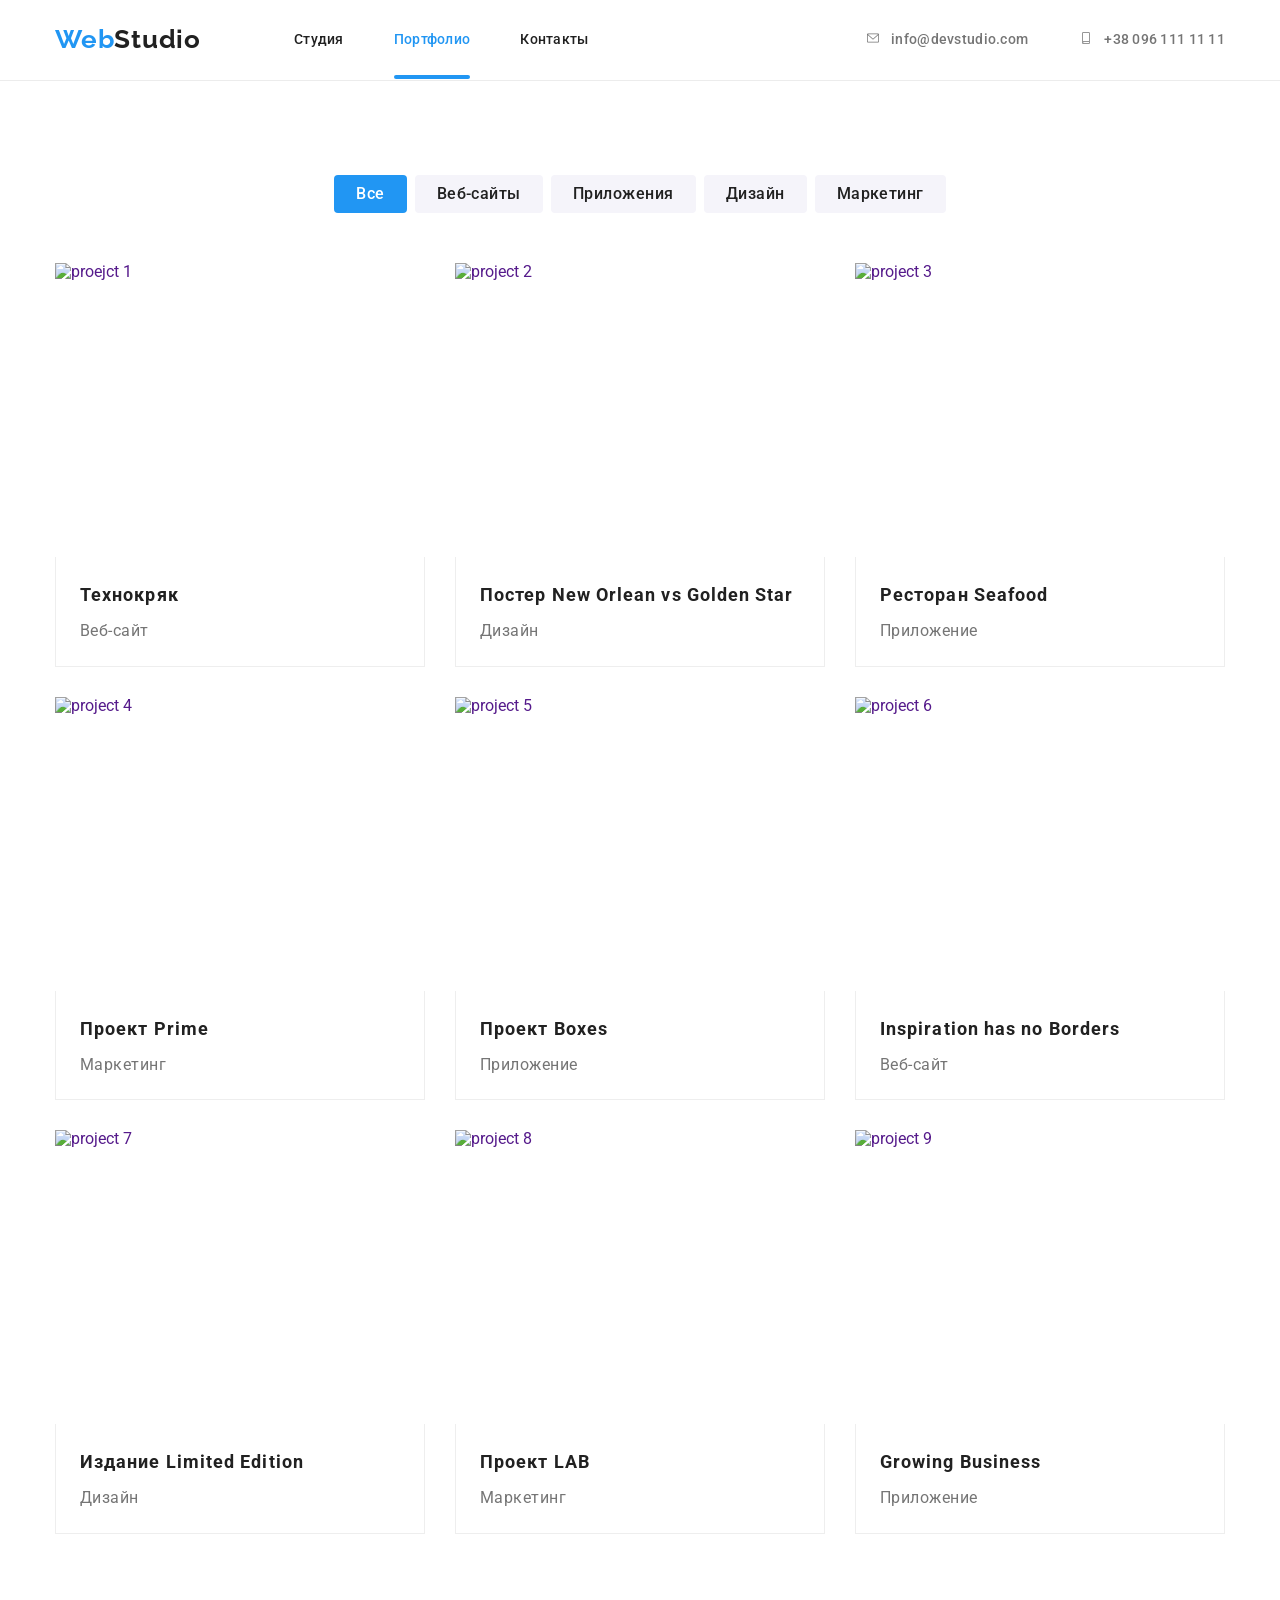
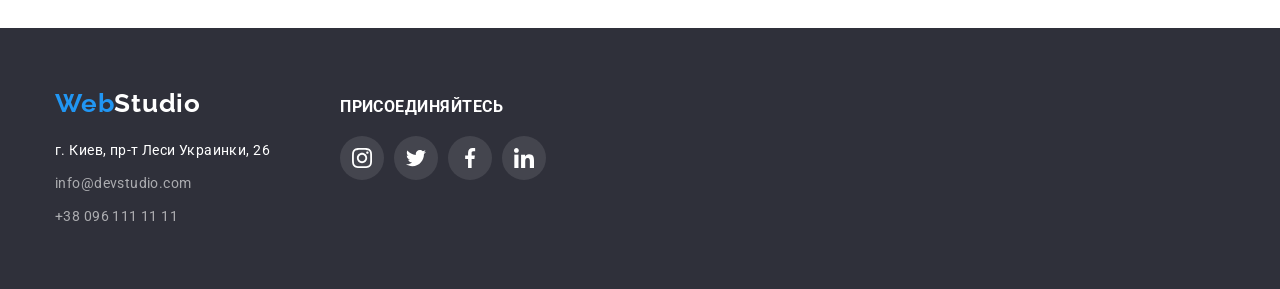
==== portfolio.html @ 79825f10 "111" ====
<!DOCTYPE html>
<html lang="ru">

<head>
    <meta charset="UTF-8">
    <meta http-equiv="X-UA-Compatible" content="IE=edge">
    <meta name="viewport" content="width=device-width, initial-scale=1.0">
    <link rel="stylesheet" href="https://cdnjs.cloudflare.com/ajax/libs/modern-normalize/1.1.0/modern-normalize.min.css" integrity="sha512-wpPYUAdjBVSE4KJnH1VR1HeZfpl1ub8YT/NKx4PuQ5NmX2tKuGu6U/JRp5y+Y8XG2tV+wKQpNHVUX03MfMFn9Q==" crossorigin="anonymous" referrerpolicy="no-referrer" />
    <link rel="preconnect" href="https://fonts.googleapis.com">
    <link rel="preconnect" href="https://fonts.gstatic.com" crossorigin>
    <link
        href="https://fonts.googleapis.com/css2?family=Raleway:wght@700&family=Roboto:wght@400;500;700;900&display=swap"
        rel="stylesheet">
        <link rel="stylesheet" href="css/style.css">
    <title>Document</title>
</head>
<body>
    <header class="header-menu">
        <div class="container header-container">
        <nav class="nav-menu">
            <a href="index.html" lang="en" class="logo"><span>Web</span>Studio</a>
            <ul class="menu">
                <li class="menu-item">
                    <a href="index.html" class="menu-link">Студия</a>
                </li>
                <li class="menu-item">
                    <a href="portfolio.html" class="menu-link menu-clr">Портфолио</a>
                </li>
                <li class="menu-item">
                    <a href="#" class="menu-link">Контакты</a>
                </li>
            </ul>
        </nav>
        <ul class="contacts">
            <li class="contacts-item">
                <a href="mailto:info@devstudio.com" class="contacts-mail">
                    <svg class="contact-list_img" width="16" height="12">
                        <use href="images/sprite.svg#icon-envelope-hover"></use>
                    </svg>info@devstudio.com</a>
            </li>
            <li class="contacts-item">
                <a href="tel:+380961111111" class="contacts-tel"><svg class="contact-list_img" width="16" height="12">
                    <use href="images/sprite.svg#icon-smartphone-1"></use>
                </svg>+38 096 111 11 11</a>
            </li>
        </ul>
    </div>
    </header>
    <main class="main-body">
        <section class="section buttons projects">
            <div class="container section-container">
                <h1 class="hidden-text vissual-hidden">Каталог работ</h1>
            <ul class="button-menu">
                <li class="filter-btn">
                    <button type="button" class="button-project btn btn-all">Все</button>
                </li>
                <li class="filter-btn">
                    <button type="button" class="button-project btn">Веб-сайты</button>
                </li>
                <li class="filter-btn">
                    <button type="button" class="button-project btn">Приложения</button>
                </li>
                <li class="filter-btn">
                    <button type="button" class="button-project btn">Дизайн</button>
                </li>
                <li class="filter-btn">
                    <button type="button" class="button-project btn">Маркетинг</button>
                </li>
            </ul>
            <ul class="projects-item">
                <li class="project">
                    <a href="" class="project-link">
                        <div class="project-description">
                            <img src="images/project1.jpg" alt="proejct 1" width="370" height="294">
                            <div class="project-overlay">
                            <p class="description-text">Ресурс предлагает комплексные предложения с разным уровнем функционала и сервисов. Все это позволит посетителю получить исчерпывающие сведения о компании или частном лице.</p>
                        </div>
                    </div>
                    <div class="project-textblock">
                    <h3 class="project-heading">Технокряк</h3>
                    <p class="project-text">Веб-сайт</p>
                    </div>
                    </a>
                </li>
                <li class="project">
                    <a href="" class="project-link">
                        <div class="project-description">
                    <img src="images/project2.jpg" alt="project 2" width="370" height="294">
                    <div class="project-overlay">
                        <p class="description-text">Ресурс предлагает комплексные предложения с разным уровнем функционала и сервисов. Все это позволит посетителю получить исчерпывающие сведения о компании или частном лице.</p>
                    </div>
                </div>
                    <div class="project-textblock">
                    <h3 class="project-heading">Постер New Orlean vs Golden Star</h3>
                    <p class="project-text">Дизайн</p>
                    </div>
                </a>
                </li>
                <li class="project">
                    <a href="" class="project-link">
                        <div class="project-description">
                    <img src="images/project3.jpg" alt="project 3" width="370" height="294">
                    <div class="project-overlay">
                        <p class="description-text">Ресурс предлагает комплексные предложения с разным уровнем функционала и сервисов. Все это позволит посетителю получить исчерпывающие сведения о компании или частном лице.</p>
                    </div>
                </div>
                     <div class="project-textblock">
                    <h3 class="project-heading">Ресторан Seafood</h3>
                    <p class="project-text">Приложение</p>
                    </div>
                    </a>
                </li>
                <li class="project">
                    <a href="" class="project-link">
                        <div class="project-description">
                    <img src="images/project4.jpg" alt="project 4" width="370" height="294">
                    <div class="project-overlay">
                        <p class="description-text">Ресурс предлагает комплексные предложения с разным уровнем функционала и сервисов. Все это позволит посетителю получить исчерпывающие сведения о компании или частном лице.</p>
                    </div>
                </div>
                     <div class="project-textblock">
                    <h3 class="project-heading">Проект Prime</h3>
                    <p class="project-text">Маркетинг</p>
                    </div>
                </a>  
                </li>
                <li class="project">
                    <a href="" class="project-link">
                    <div class="project-description">
                    <img src="images/project5.jpg" alt="project 5" width="370" height="294">
                    <div class="project-overlay">
                        <p class="description-text">Ресурс предлагает комплексные предложения с разным уровнем функционала и сервисов. Все это позволит посетителю получить исчерпывающие сведения о компании или частном лице.</p>
                    </div>
                </div>
                     <div class="project-textblock">
                    <h3 class="project-heading">Проект Boxes</h3>
                    <p class="project-text">Приложение</p>
                    </div>
                </a>
                </li>
                <li class="project">
                    <a href="" class="project-link">
                        <div class="project-description">
                    <img src="images/project6.jpg" alt="project 6" width="370" height="294">
                    <div class="project-overlay">
                        <p class="description-text">Ресурс предлагает комплексные предложения с разным уровнем функционала и сервисов. Все это позволит посетителю получить исчерпывающие сведения о компании или частном лице.</p>
                    </div>
                </div>
                     <div class="project-textblock">
                    <h3 class="project-heading">Inspiration has no Borders</h3>
                    <p class="project-text">Веб-сайт</p>
                    </div>
                </a>
                </li>
                <li class="project">
                    <a href="" class="project-link">
                    <div class="project-description">
                    <img src="images/project7.jpg" alt="project 7" width="370" height="294">
                    <div class="project-overlay">
                        <p class="description-text">Ресурс предлагает комплексные предложения с разным уровнем функционала и сервисов. Все это позволит посетителю получить исчерпывающие сведения о компании или частном лице.</p>
                    </div>
                </div>
                     <div class="project-textblock">
                    <h3 class="project-heading">Издание Limited Edition</h3>
                    <p class="project-text">Дизайн</p>
                    </div>
                </a>
                </li>
                <li class="project">
                    <a href="" class="project-link">
                        <div class="project-description">
                    <img src="images/project8.jpg" alt="project 8" width="370" height="294">
                    <div class="project-overlay">
                        <p class="description-text">Ресурс предлагает комплексные предложения с разным уровнем функционала и сервисов. Все это позволит посетителю получить исчерпывающие сведения о компании или частном лице.</p>
                    </div>
                </div>
                     <div class="project-textblock">
                    <h3 class="project-heading">Проект LAB</h3>
                    <p class="project-text">Маркетинг</p>
                    </div>
                </a>
                </li>
                <li class="project">
                    <a href="" class="project-link">
                    <div class="project-description">
                    <img src="images/project9.jpg" alt="project 9" width="370" height="294">
                    <div class="project-overlay">
                        <p class="description-text">Ресурс предлагает комплексные предложения с разным уровнем функционала и сервисов. Все это позволит посетителю получить исчерпывающие сведения о компании или частном лице.</p>
                    </div>
                </div>
                     <div class="project-textblock">
                    <h3 class="project-heading">Growing Business</h3>
                    <p class="project-text">Приложение</p>
                    </div>
                </a>
                </li>
            </ul>
        </div>
        </section>
    </main>
    <footer class="footer-block">
        <div class="container footer-container">
            <div class="footer-menu">
                <a href="#" lang="en" class="logo-footer"><span>Web</span>Studio</a>
                <address class="addres-footer">
                    <span>г. Киев, пр-т Леси Украинки, 26</span>
                    <a href="mailto:info@devstudio.com">info@devstudio.com</a>
                    <a href="tel:+380961111111">+38 096 111 11 11</a>
                </address>
            </div>
                <div class="footer-social">
                    <p class="footer-text">присоединяйтесь</p>
                <ul class="footer-item_icon">
                    <li class="footer-social_list">
                        <a href="" class="footer-social-list_link">
                            <svg class="footer-social-list_icon" width="20" height="20">
                                <use href="images/sprite.svg#icon-instagram-2"></use>
                            </svg>
                        </a>
                    </li>
                    <li class="footer-social_list">
                        <a href="" class="footer-social-list_link">
                            <svg class="footer-social-list_icon" width="20" height="20">
                                <use href="images/sprite.svg#icon-twitter-1"></use>
                            </svg>
                        </a>
                    </li>
                    <li class="footer-social_list">
                        <a href="" class="footer-social-list_link">
                            <svg class="footer-social-list_icon" width="20" height="20">
                                <use href="images/sprite.svg#icon-facebook-1"></use>
                            </svg>
                        </a>
                    </li>
                    <li class="footer-social_list">
                        <a href="" class="footer-social-list_link">
                            <svg class="footer-social-list_icon" width="20" height="20">
                                <use href="images/sprite.svg#icon-linkedin-1"></use>
                            </svg>
                        </a>
                    </li>
                </ul>
            </div>
    </div>
    </footer>
    <script src="js/modal.js"></script>
</body>
</html>
---- css/style.css ----
body{
    font-family: var(--font-accent);
    color: var(--accent-color);
}
img{
    display: block;
}
h1,h2,h3,h4,h5,h6{
    margin-top: 0;
    margin-bottom: 0;
}
ul,li{
    list-style: none;
    margin-top: 0;
    margin-bottom: 0;
    padding-left: 0;
}
p{
    margin-top: 0;
    margin-bottom: 0;
}
:root {
    --accent-color: #212121;
    --link-color: #2196F3;
    --white-color: #ffffff;
    --dark-background: #2F303A;
    --contacts-color: #757575;
    --teamcards-background: #F5F4FA;
    --project-border: #EEEEEE;
    --icon-color: #AFB1B8;
    --our-client:#E5E5E5;
    --font-accent: 'Roboto', sans-serif;
    --font-second: 'Raleway', sans-serif;
    --backdrop-background: rgba(0, 0, 0, 0.2);
    --border-color: rgba(0, 0, 0, 0.1);
    --descripton-bgk: rgba(33, 150, 243, 0.9);
}
.section{
    padding-top: 94px;
    padding-bottom: 94px;
}
/* container */
.container{
    width: 1200px;
    margin: 0 auto;
    padding-left: 15px;
    padding-right: 15px;
}
/*container end  */
/*header menu contacts*/
.header-menu{
    border-bottom: 1px solid#ECECEC;
}
.header-container{
    display: flex;
    justify-content: space-between;
    align-items: center;
}
.nav-menu{
    display: flex;
    align-items: center;
}
.logo{
    font-family: var(--font-second);
    font-weight: 700;
    font-size: 26px;
    line-height: 1.2;
    text-decoration: none;
    color: var(--accent-color);
    letter-spacing: 0.03em;
    padding-top: 24px;
    padding-bottom: 25px;
}
.logo span{
    color: var(--link-color);
}
/* menuu */
.menu{
    font-weight: 500;
    font-size: 14px;
    font-style: normal;
    line-height: 1.1;
    letter-spacing: 0.02em;
    list-style-type: none;
    display: flex;
    margin-left: 93px;
}
.menu-item:not(:last-child){
    margin-right: 50px;
}
.menu>.menu-item>.menu-clr{
    color: var(--link-color);
    transition: color 250ms cubic-bezier(0.4, 0, 0.2, 1);
}
.menu-item .menu-link:hover,
.menu-item .menu-link:focus{
    color: var(--link-color);
}
.menu-link{
    position: relative;
    text-decoration: none;
    color: var(--accent-color);
    padding-top: 32px;
    padding-bottom: 32px;
    transition: color 250ms cubic-bezier(0.4, 0, 0.2, 1);
}
.menu-link.menu-clr::after{
    position: absolute;
    content: '';
    display: inline-block;
    width: 100%;
    height: 4px;
    left: 0;
    bottom: 0;
    background: var(--link-color);
    border-radius: 2px;
}

/* menu end */
.contacts{
    font-weight: 500;
    font-size: 14px;
    line-height: 1.1;
    letter-spacing: 0.02em;
    font-style: normal;
    list-style-type: none;
    display: flex;
    align-items: baseline;
    position: relative;
}

.contacts-item:not(:first-child){
    margin-left: 50px;
}
.contacts-mail,
.contacts-tel{
    text-decoration: none;
    color: var(--contacts-color);
    transition: color 250ms cubic-bezier(0.4, 0, 0.2, 1);
}
.contacts-mail:hover,
.contacts-tel:hover,
.contacts-mail:focus,
.contacts-tel:focus{
    color: var(--link-color);
}
.contact-list_img{
    fill: var(--contacts-color);
    margin-right: 10px;
}
.contacts-mail:hover .contact-list_img,
.contacts-tel:hover .contact-list_img,
.contacts-mail:focus .contact-list_img,
.contacts-tel:focus .contact-list_img{
    fill: var(--link-color);
}
/*end*/
/*effect busines*/
.effect-items{
    background-image: linear-gradient( to bottom, rgba(47, 48, 58, 0.4),rgba(47, 48, 58, 0.4)), url('../images/bgk.jpg');
    background-repeat: no-repeat;
    background-color: var(--dark-background);
    max-width: 1600px;
    margin: 0 auto;
    padding: 200px 0;
}

.effect-heading{ 
    max-width: 696px;
    font-weight: 900;
    font-size: 44px;
    line-height: 1.4;
    text-align: center;
    letter-spacing: 0.06em;
    text-transform: uppercase;
    font-style: normal;
    color: var(--white-color);
    margin: 0 auto;
}
.btn-item{
    letter-spacing: 0.06em;
    color: var(--white-color);
    font-size: 16px;
    font-weight: 700;
    line-height: 1.8;
    background: var(--link-color);  
    box-shadow: 0px 4px 4px rgba(0, 0, 0, 0.15);
    border-radius: 4px;
    display: flex;
    margin: 0 auto;
    margin-top: 30px;
    padding: 10px 32px;
    transition: background 250ms cubic-bezier(0.4, 0, 0.2, 1);
}
.btn-item:hover,
.btn-item:focus{
  background: #188CE8;
  border: none;
  outline: none;
}
.btn{
    cursor: pointer;
    border: none;
}
/*end*/
/*feature items*/
.hidden-text,
.first-link{
    font-weight: 700;
    font-size: 36px;
    line-height: 1.16;
    text-align: center;
    margin: auto;
}
.vissual-hidden{
    position: absolute;
    width: 1px;
    height: 1px;
    margin: -1px;
    border: 0;
    padding: 0;
    white-space: nowrap;
    clip-path: inset(100%);
    clip: rect(0 0 0 0);
    overflow: hidden;
}
/*featureicon*/
.feature-icon{
    display: flex;
    justify-content: center;
    align-items: center;
    height: 120px;
    background: #F5F4FA;
    border-radius: 4px;
    margin-bottom: 30px;
}
.feature-icon_img{
    width: 70px;
    height: 70px;  
}
/*featureicon*/

.featurs{
    padding-bottom: 0;
}
.feature-container{
    display: flex;
    flex-wrap: wrap;
}
.featurs-item{
    display: flex;
    flex-basis: calc((100% - 120px)/ 4);
    list-style-type: none; 
    margin-left: -30px;
}
.feature{
    width: 270px;
    margin-left: 30px;
}
.feature-heading{
    font-size: 14px;
    font-weight: 700;
    letter-spacing: 0.03em;
    text-transform: uppercase;
    line-height: 1.1;
}
.feature-text{
    font-size: 14px;
    line-height: 1.7;
    letter-spacing: 0.03em;
    color: var(--contacts-color);
    margin-top: 10px;
}
/*end*/
/*boxs-images*/
.heading{
    text-align: center;
    font-weight: 700;
    font-size: 36px;
    letter-spacing: 0.03em;
    font-style: normal;
    line-height: 1.1;
}
.boxs-imges,
.teamcard-imges{
    list-style-type: none;
    display: flex;
}
.boxs-imges{
    flex-wrap: wrap;
    margin-top: 50px;
    margin-left: -30px;
}
.boxs-card{
    position: relative;
    flex-basis: calc((100% - 90px ) / 3);
    margin-left: 30px;
}
.img-descripton{
    position: absolute;
    width: 370px;
    height: 70px;
    bottom: 0;
    left: 0;
    background: rgba(47, 48, 58, 0.8);
    display: flex;
    align-items: center;
    justify-content: center;
}
.img-tex{
    position: absolute;
    font-weight: 700;
    color: var(--white-color);
    letter-spacing: 0.03em;
    text-transform: uppercase;
    text-align: center;
    font-size: 14px; 
}
/*end*/
/*teamcard*/
.teamcards{
    background: var(--teamcards-background);
}
.team-text{
    padding-top: 30px;
    padding-left: 10px;
    padding-right: 10px;
    padding-bottom: 30px;
}
.teamcard-heading{
    font-size: 16px;
    font-style: normal;
    font-weight: 500;
    text-align: center;
    letter-spacing: 0.03em;
    line-height: 1.1;
    margin-bottom: 10px;
}
.teamcard-text{
    font-size: 16px;
    color: var(--contacts-color);
    line-height: 1.1;
    text-align: center;
    letter-spacing: 0.03em;
    margin-bottom: 16px;
}
.teamcard-imges{
    flex-wrap: wrap;
    margin-left: -30px;
    margin-top: 50px;
}
.teamcard{
    margin-left: 30px;
    flex-basis: calc((100% - 120px) / 4);
    background: #FFFFFF;
    box-shadow: 0px 1px 3px rgba(0, 0, 0, 0.12), 0px 1px 1px rgba(0, 0, 0, 0.14), 0px 2px 1px rgba(0, 0, 0, 0.2);
    border-radius: 0px 0px 4px 4px
}
.teamcard-item_icon{
    display: flex;
    justify-content: center;
}
.social-list:not(:last-child){
    margin-right: 10px;
}
.social-list_link{
    width: 44px;
    height: 44px;
    border-radius: 50%;
    display: flex;
    justify-content: center;
    align-items: center;
    background: var(--white-color);
    transition: background 250ms cubic-bezier(0.4, 0, 0.2, 1);
}

.social-list_link:hover,
.social-list_link:focus{
    background-color: var(--link-color);
}
.social-list_icon{
    fill: var(--icon-color);
    transition: fill 250ms cubic-bezier(0.4, 0, 0.2, 1);
}
.social-list_link:hover .social-list_icon,
.social-list_link:focus .social-list_icon{
    fill: var(--white-color);
}
/*end*/
/*our-client*/
.our-client_group{
    display: flex;
    justify-content: center;
    margin-top: 50px;
    margin-left: -30px;
}
.our-client_list{
   flex-basis:calc((100% - 180)/6); 
   margin-left: 30px;
}
.our-client_link{
    width: 170px;
    height: 92px;
    border: 1px solid #AFB1B8;
    border-radius: 4px;
    display: flex;
    justify-content: center;
    align-items: center;
    transition: border 250ms cubic-bezier(0.4, 0, 0.2, 1);
}
.our-client_link:hover,
.our-client_link:focus{
    border: 1px solid var(--link-color);
    border-radius: 4px;
}
.our-client_icon{
    fill: var(--icon-color);
    transition: fill 250ms cubic-bezier(0.4, 0, 0.2, 1);
}
.our-client_link:hover .our-client_icon,
.our-client_link:focus .our-client_icon{
    fill: var(--link-color);
}



/*our-client*/

/*portfolio list*/
/*btn portfolio*/

.button-menu{
    display: flex;
    list-style-type: none;
    margin-bottom: 50px;
    justify-content: center;   
}
.filter-btn:not(:last-child){
    margin-right: 8px;
}
.button-project{
    font-weight: 500;
    font-size: 16px;
    line-height: 1.6;
    text-align: center;
    letter-spacing: 0.03em;
    color: var(--accent-color);
    border-radius: 4px;
    background: #F5F4FA;
    border: none;
    padding: 6px 22px;
    transition: color 250ms cubic-bezier(0.4, 0, 0.2, 1);
}
.btn-all{
    background: var(--link-color);
    color: var(--white-color);
    transition: color 250ms cubic-bezier(0.4, 0, 0.2, 1), background 250ms cubic-bezier(0.4, 0, 0.2, 1);
}
.button-project:hover,
.button-project:focus{
    background-color: var(--link-color);
    color: var(--white-color);
    outline: none;
    box-shadow: 0px 3px 1px rgba(0, 0, 0, 0.1), 0px 1px 2px rgba(0, 0, 0, 0.08), 0px 2px 2px rgba(0, 0, 0, 0.12);
}
/*buttons end*/
/*projects*/
.projects-item{
    display: flex;
    flex-wrap: wrap;
    list-style-type: none;
    margin-left: -30px;
    margin-bottom: -30px;
}
.project{
    flex-basis: calc((100% - 270px) / 9);
    margin-left: 30px;
    margin-bottom: 30px;
}
.project-textblock{
    padding: 20px 24px;
    border-left: 1px solid var(--project-border);
    border-right: 1px solid var(--project-border);
    border-bottom: 1px solid var(--project-border);
}
.project-heading{
    font-style: normal;
    font-weight: 700;
    font-size: 18px;
    letter-spacing: 0.06em;
    line-height: 2;
    margin-bottom: 4px;
    color: var(--accent-color);
}
.project-text{
    font-size: 16px;
    letter-spacing: 0.03em;
    line-height: 1.8;
    color: var(--contacts-color);
}
.project-link{
    display: block;
    text-decoration: none;
    transition: display 250ms cubic-bezier(0.4, 0, 0.2, 1);
}
.project-link:hover,
.project-link:focus{
     box-shadow: 0px 1px 1px rgba(0, 0, 0, 0.12), 0px 4px 4px rgba(0, 0, 0, 0.06), 1px 4px 6px rgba(0, 0, 0, 0.16);
}
.project-description{
    position: relative;
    overflow: hidden;
}
.project-overlay{
    position: absolute;
    top: 0;
    left: 0;
    width: 100%;
    height: 100%;
    transform: translateY(100%);
    transition: transform 250ms cubic-bezier(0.4, 0, 0.2, 1);
    background-color: var(--descripton-bgk);
    padding: 63px 24px;
}
.description-text{
    font-size: 18px;
    line-height: 1.5;
    letter-spacing: 0.03em;
    color: var(--white-color);
}
.project-link:hover .project-overlay,
.project-link:focus .project-overlay{
     transform: translateY(0);
     box-shadow: 0px 1px 1px rgba(0, 0, 0, 0.12), 0px 4px 4px rgba(0, 0, 0, 0.06), 1px 4px 6px rgba(0, 0, 0, 0.16);
}
/*project end*/
/*footer*/
.footer-block{
    padding-top: 60px;
    padding-bottom: 60px;
}
.footer-block{
    background-color: var(--dark-background);
}
.footer-container{
    display: flex;
    align-items: baseline;
}
.logo-footer{
    font-family: var(--font-second);
    font-weight: 700;
    font-size: 26px;
    line-height: 1.2;
    text-decoration: none;
    color: var(--white-color);
    letter-spacing: 0.03em;
}
.logo-footer>span{
    color: var(--link-color);
}
.addres-footer{
    display: flex;
    flex-direction: column;
    margin-top: 20px;
}
.addres-footer>span{
    font-style: normal;
    font-weight: 400;
    font-size: 14px;
    line-height: 1.7;
    letter-spacing: 0.03em;
    color: var(--white-color);
}
.addres-footer a{
    font-style: normal;
    font-weight: 400;
    font-size: 14px;
    /* color: rgba(255,255, 255, 0.6); */
    text-decoration: none;
    letter-spacing: 0.03em;
    line-height: 1.7;
    color: rgba(255, 255, 255, 0.6);
    margin-top: 9px;
    transition: color 250ms cubic-bezier(0.4, 0, 0.2, 1);
}
.addres-footer a:hover,
.addres-footer a:focus{
    color: var(--white-color);
}
.footer-social{
    margin-left: 70px;  
}
.footer-text{
    font-weight: 700;
    color: var(--white-color);
    font-size: 16px;
    text-transform: uppercase;
    letter-spacing: 0.03em;
    line-height: 1.1;
    font-style: normal;
}
.footer-item_icon{
    display: flex;
    margin-top: 20px;
}
.footer-social-list_link{
    width: 44px;
    height: 44px;
    border-radius: 50%;
    display: flex;
    justify-content: center;
    align-items: center;
    background: rgba(255, 255, 255, 0.1);
    transition: background 250ms cubic-bezier(0.4, 0, 0.2, 1);
}
.footer-social-list_link:hover,
.footer-social-list_link:focus{
    background-color: var(--link-color);
}
.footer-social-list_icon{
    fill: var(--white-color);
    transition: fill 250ms cubic-bezier(0.4, 0, 0.2, 1);
}

.footer-social_list:not(:last-child){
    margin-right: 10px;
}
/*footer end*/
/*bakdrop*/
.bakdrop{
    position: fixed;
    left: 0;
    top: 0;
    width: 100%;
    height: 100%;
    background: var(--backdrop-background);
    transition: opacity 250ms cubic-bezier(0.4, 0, 0.2, 1), visibility 250ms cubic-bezier(0.4, 0, 0.2, 1);
}
.modal{
    position: absolute;
    top: 50%;
    left: 50%;
    transform: translate(-50%,-50%);
    width: 528px;
    height: 581px;
    background: var(--white-color);
    box-shadow: 0px 1px 3px rgba(0, 0, 0, 0.12), 0px 1px 1px rgba(0, 0, 0, 0.14), 0px 2px 1px rgba(0, 0, 0, 0.2);
    border-radius: 4px;
}
.modal-close-btn{
    display: flex;
    align-items: center;
    justify-content: center;
    position: absolute;
    width: 30px;
    height: 30px;
    border: 1px solid var(--border-color);
    border-radius: 50%;
    background: transparent;
    cursor: pointer;
    padding: 0;
    right: 8px;
    top: 8px;
}
.bakdrop.is-hidden{
    opacity: 0;
    visibility: hidden;
    pointer-events: none;
}
/*bakdrop*/
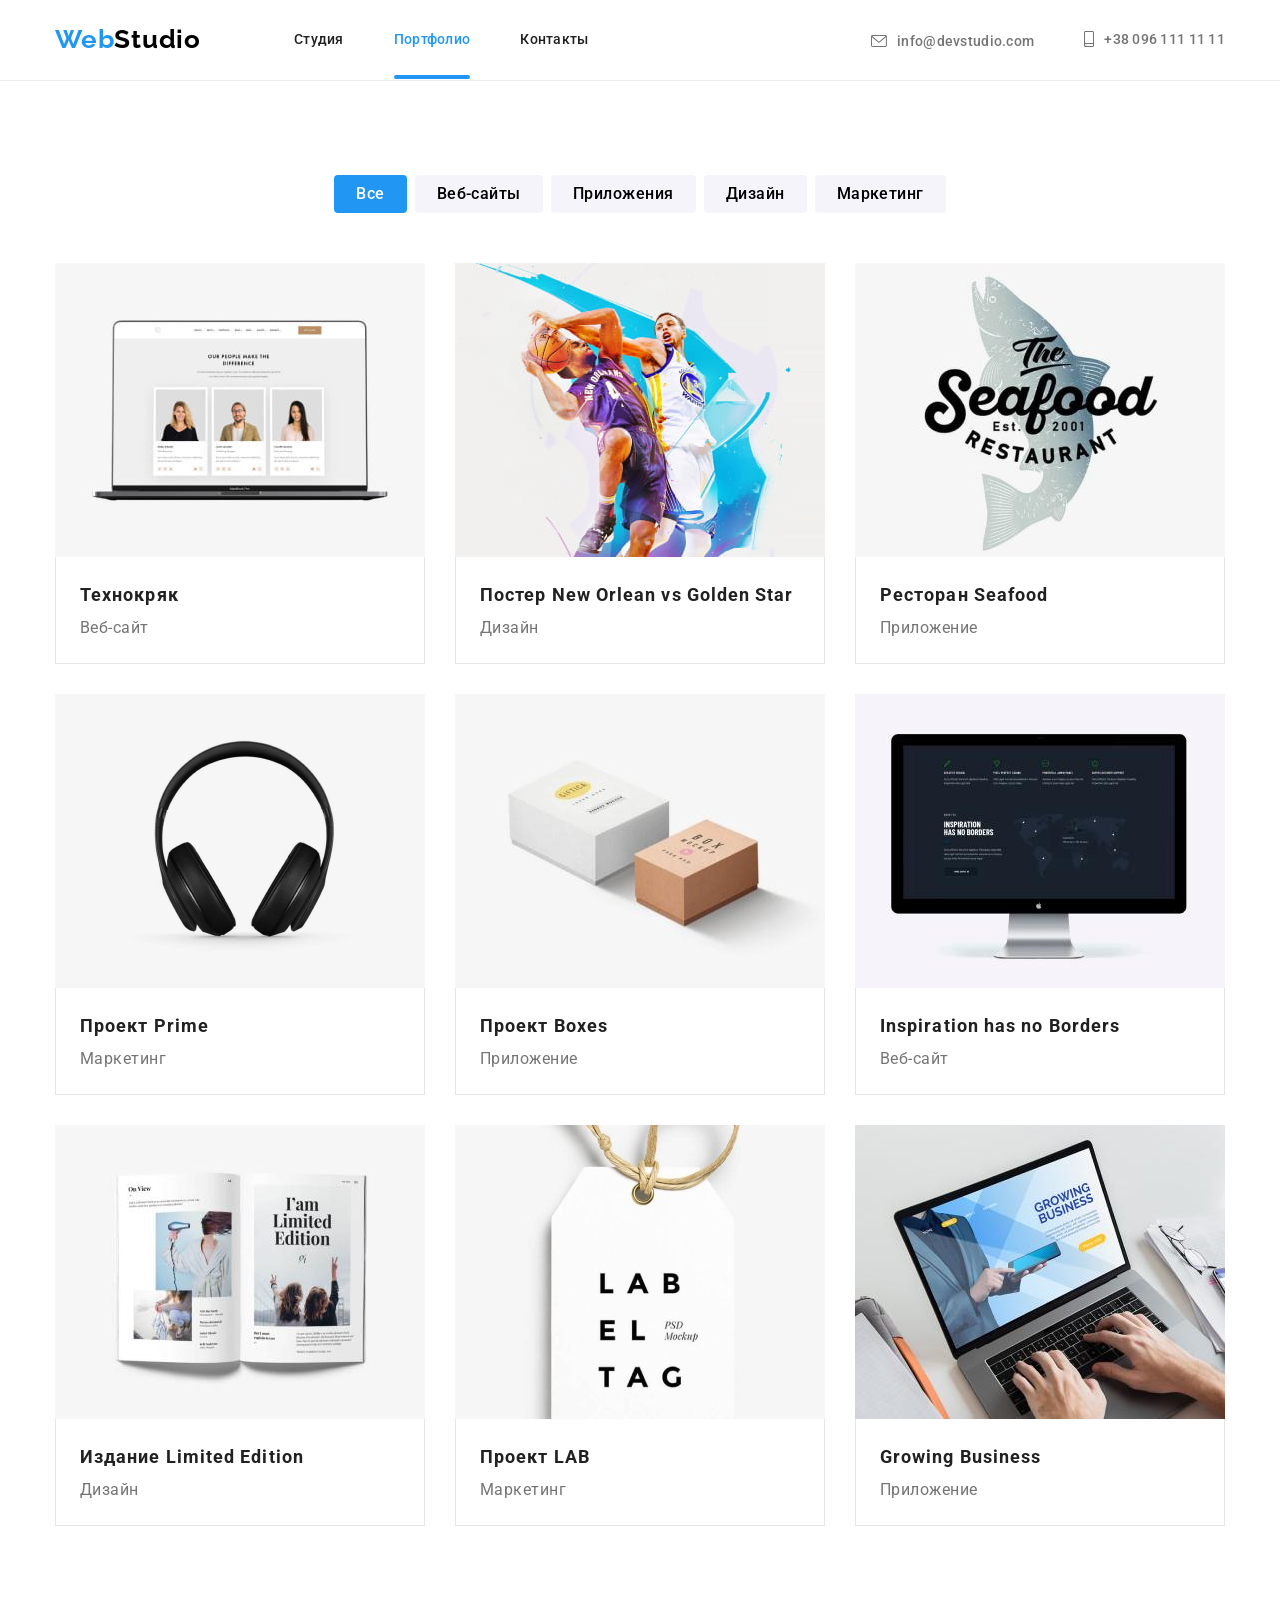
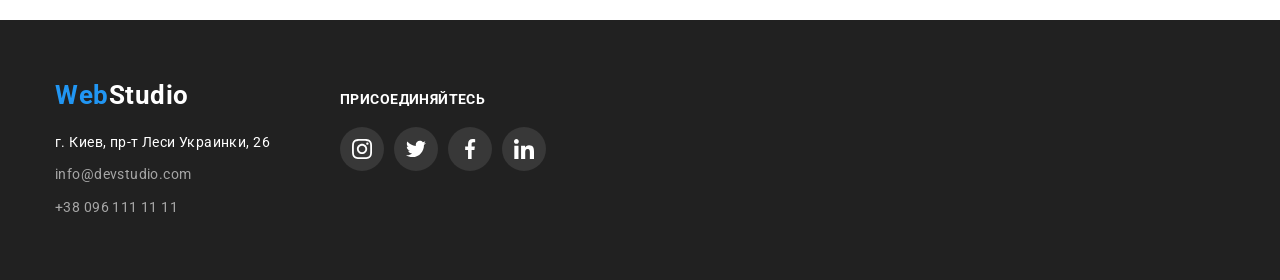
==== commit 877968f8: "111" ====
--- a/portfolio.html
+++ b/portfolio.html
@@ -1,246 +1,254 @@
 <!DOCTYPE html>
 <html lang="ru">
-
 <head>
     <meta charset="UTF-8">
     <meta http-equiv="X-UA-Compatible" content="IE=edge">
-    <meta name="viewport" content="width=device-width, initial-scale=1.0">
-    <link rel="stylesheet" href="https://cdnjs.cloudflare.com/ajax/libs/modern-normalize/1.1.0/modern-normalize.min.css" integrity="sha512-wpPYUAdjBVSE4KJnH1VR1HeZfpl1ub8YT/NKx4PuQ5NmX2tKuGu6U/JRp5y+Y8XG2tV+wKQpNHVUX03MfMFn9Q==" crossorigin="anonymous" referrerpolicy="no-referrer" />
+    <meta name="viewport" content="width=device-width, initial-scale=1.0"> 
     <link rel="preconnect" href="https://fonts.googleapis.com">
     <link rel="preconnect" href="https://fonts.gstatic.com" crossorigin>
-    <link
-        href="https://fonts.googleapis.com/css2?family=Raleway:wght@700&family=Roboto:wght@400;500;700;900&display=swap"
-        rel="stylesheet">
-        <link rel="stylesheet" href="css/style.css">
+    <link href="https://fonts.googleapis.com/css2?family=Raleway:wght@700&family=Roboto:wght@400;500;700;900&display=swap" rel="stylesheet">
+    <link rel="stylesheet" href="https://cdnjs.cloudflare.com/ajax/libs/modern-normalize/1.1.0/modern-normalize.min.css" integrity="sha512-wpPYUAdjBVSE4KJnH1VR1HeZfpl1ub8YT/NKx4PuQ5NmX2tKuGu6U/JRp5y+Y8XG2tV+wKQpNHVUX03MfMFn9Q==" crossorigin="anonymous" referrerpolicy="no-referrer" />
+    <link rel="stylesheet" href="./css/style.css">
     <title>Document</title>
 </head>
 <body>
-    <header class="header-menu">
+    <header class="page-header">
         <div class="container header-container">
-        <nav class="nav-menu">
-            <a href="index.html" lang="en" class="logo"><span>Web</span>Studio</a>
+        <nav class="navigation">
+            <a href="./index.html" lang="en" class="logo page-header__logo"><span class="logo__span">Web</span>Studio</a>
             <ul class="menu">
-                <li class="menu-item">
-                    <a href="index.html" class="menu-link">Студия</a>
-                </li>
-                <li class="menu-item">
-                    <a href="portfolio.html" class="menu-link menu-clr">Портфолио</a>
-                </li>
-                <li class="menu-item">
-                    <a href="#" class="menu-link">Контакты</a>
+                <li class="menu__item">
+                    <a href="./index.html" class="menu__link">Студия</a>
+                </li>
+                <li class="menu__item">
+                    <a href="./portfolio.html" class="menu__link menu-link__blue" >Портфолио</a>
+                </li>
+                <li class="menu__item">
+                    <a href="#" class="menu__link">Контакты</a>
                 </li>
             </ul>
         </nav>
         <ul class="contacts">
-            <li class="contacts-item">
-                <a href="mailto:info@devstudio.com" class="contacts-mail">
-                    <svg class="contact-list_img" width="16" height="12">
-                        <use href="images/sprite.svg#icon-envelope-hover"></use>
-                    </svg>info@devstudio.com</a>
+            <li class="contacts__item">
+                <a href="mailto:info@devstudio.com" class="contacts__link">
+                    <svg class="contacts__icon" width="16" height="12">
+                        <use href="images/sprite.svg#icon-email"></use>
+                    </svg>
+                    info@devstudio.com</a>
             </li>
-            <li class="contacts-item">
-                <a href="tel:+380961111111" class="contacts-tel"><svg class="contact-list_img" width="16" height="12">
-                    <use href="images/sprite.svg#icon-smartphone-1"></use>
-                </svg>+38 096 111 11 11</a>
+            <li class="contacts__item">
+                <a href="tel:+380961111111" class="contacts__link">
+                    <svg class="contacts__icon" width="10" height="16">
+                        <use href="images/sprite.svg#icon-smartphone"></use>
+                    </svg>+38 096 111 11 11</a>
             </li>
         </ul>
     </div>
     </header>
-    <main class="main-body">
-        <section class="section buttons projects">
-            <div class="container section-container">
-                <h1 class="hidden-text vissual-hidden">Каталог работ</h1>
-            <ul class="button-menu">
-                <li class="filter-btn">
-                    <button type="button" class="button-project btn btn-all">Все</button>
-                </li>
-                <li class="filter-btn">
-                    <button type="button" class="button-project btn">Веб-сайты</button>
-                </li>
-                <li class="filter-btn">
-                    <button type="button" class="button-project btn">Приложения</button>
-                </li>
-                <li class="filter-btn">
-                    <button type="button" class="button-project btn">Дизайн</button>
-                </li>
-                <li class="filter-btn">
-                    <button type="button" class="button-project btn">Маркетинг</button>
-                </li>
-            </ul>
-            <ul class="projects-item">
-                <li class="project">
-                    <a href="" class="project-link">
-                        <div class="project-description">
-                            <img src="images/project1.jpg" alt="proejct 1" width="370" height="294">
-                            <div class="project-overlay">
-                            <p class="description-text">Ресурс предлагает комплексные предложения с разным уровнем функционала и сервисов. Все это позволит посетителю получить исчерпывающие сведения о компании или частном лице.</p>
-                        </div>
-                    </div>
-                    <div class="project-textblock">
-                    <h3 class="project-heading">Технокряк</h3>
-                    <p class="project-text">Веб-сайт</p>
-                    </div>
-                    </a>
-                </li>
-                <li class="project">
-                    <a href="" class="project-link">
-                        <div class="project-description">
-                    <img src="images/project2.jpg" alt="project 2" width="370" height="294">
-                    <div class="project-overlay">
-                        <p class="description-text">Ресурс предлагает комплексные предложения с разным уровнем функционала и сервисов. Все это позволит посетителю получить исчерпывающие сведения о компании или частном лице.</p>
-                    </div>
-                </div>
-                    <div class="project-textblock">
-                    <h3 class="project-heading">Постер New Orlean vs Golden Star</h3>
-                    <p class="project-text">Дизайн</p>
-                    </div>
-                </a>
-                </li>
-                <li class="project">
-                    <a href="" class="project-link">
-                        <div class="project-description">
-                    <img src="images/project3.jpg" alt="project 3" width="370" height="294">
-                    <div class="project-overlay">
-                        <p class="description-text">Ресурс предлагает комплексные предложения с разным уровнем функционала и сервисов. Все это позволит посетителю получить исчерпывающие сведения о компании или частном лице.</p>
-                    </div>
-                </div>
-                     <div class="project-textblock">
-                    <h3 class="project-heading">Ресторан Seafood</h3>
-                    <p class="project-text">Приложение</p>
-                    </div>
-                    </a>
-                </li>
-                <li class="project">
-                    <a href="" class="project-link">
-                        <div class="project-description">
-                    <img src="images/project4.jpg" alt="project 4" width="370" height="294">
-                    <div class="project-overlay">
-                        <p class="description-text">Ресурс предлагает комплексные предложения с разным уровнем функционала и сервисов. Все это позволит посетителю получить исчерпывающие сведения о компании или частном лице.</p>
-                    </div>
-                </div>
-                     <div class="project-textblock">
-                    <h3 class="project-heading">Проект Prime</h3>
-                    <p class="project-text">Маркетинг</p>
-                    </div>
-                </a>  
-                </li>
-                <li class="project">
-                    <a href="" class="project-link">
-                    <div class="project-description">
-                    <img src="images/project5.jpg" alt="project 5" width="370" height="294">
-                    <div class="project-overlay">
-                        <p class="description-text">Ресурс предлагает комплексные предложения с разным уровнем функционала и сервисов. Все это позволит посетителю получить исчерпывающие сведения о компании или частном лице.</p>
-                    </div>
-                </div>
-                     <div class="project-textblock">
-                    <h3 class="project-heading">Проект Boxes</h3>
-                    <p class="project-text">Приложение</p>
-                    </div>
-                </a>
-                </li>
-                <li class="project">
-                    <a href="" class="project-link">
-                        <div class="project-description">
-                    <img src="images/project6.jpg" alt="project 6" width="370" height="294">
-                    <div class="project-overlay">
-                        <p class="description-text">Ресурс предлагает комплексные предложения с разным уровнем функционала и сервисов. Все это позволит посетителю получить исчерпывающие сведения о компании или частном лице.</p>
-                    </div>
-                </div>
-                     <div class="project-textblock">
-                    <h3 class="project-heading">Inspiration has no Borders</h3>
-                    <p class="project-text">Веб-сайт</p>
-                    </div>
-                </a>
-                </li>
-                <li class="project">
-                    <a href="" class="project-link">
-                    <div class="project-description">
-                    <img src="images/project7.jpg" alt="project 7" width="370" height="294">
-                    <div class="project-overlay">
-                        <p class="description-text">Ресурс предлагает комплексные предложения с разным уровнем функционала и сервисов. Все это позволит посетителю получить исчерпывающие сведения о компании или частном лице.</p>
-                    </div>
-                </div>
-                     <div class="project-textblock">
-                    <h3 class="project-heading">Издание Limited Edition</h3>
-                    <p class="project-text">Дизайн</p>
-                    </div>
-                </a>
-                </li>
-                <li class="project">
-                    <a href="" class="project-link">
-                        <div class="project-description">
-                    <img src="images/project8.jpg" alt="project 8" width="370" height="294">
-                    <div class="project-overlay">
-                        <p class="description-text">Ресурс предлагает комплексные предложения с разным уровнем функционала и сервисов. Все это позволит посетителю получить исчерпывающие сведения о компании или частном лице.</p>
-                    </div>
-                </div>
-                     <div class="project-textblock">
-                    <h3 class="project-heading">Проект LAB</h3>
-                    <p class="project-text">Маркетинг</p>
-                    </div>
-                </a>
-                </li>
-                <li class="project">
-                    <a href="" class="project-link">
-                    <div class="project-description">
-                    <img src="images/project9.jpg" alt="project 9" width="370" height="294">
-                    <div class="project-overlay">
-                        <p class="description-text">Ресурс предлагает комплексные предложения с разным уровнем функционала и сервисов. Все это позволит посетителю получить исчерпывающие сведения о компании или частном лице.</p>
-                    </div>
-                </div>
-                     <div class="project-textblock">
-                    <h3 class="project-heading">Growing Business</h3>
-                    <p class="project-text">Приложение</p>
-                    </div>
-                </a>
+    <main class="page-main">
+        <section class="section page-main__section filter-projects">
+            <div class="container filter-container">
+            <h1 class="visually-hidden">Каталог работ</h1>
+            <ul class="filter">
+                <li class="filter__item">
+                   <button type="button" class="filter__btn filter-btn__blue btn">Все</button> 
+                </li>
+                <li class="filter__item">
+                    <button type="button" class="filter__btn btn">Веб-сайты</button>
+                </li>
+                <li class="filter__item">
+                    <button type="button" class="filter__btn btn">Приложения</button>
+                </li>
+                <li class="filter__item">
+                    <button type="button" class="filter__btn btn">Дизайн</button>
+                </li>
+                <li class="filter__item">
+                    <button type="button" class="filter__btn btn">Маркетинг</button>
+                </li>
+            </ul>
+            <ul class="projects">
+                <li class="projects__item">
+                    <a href="#" class="projects__link">
+                        <div class="project__description">    
+                        <img src="./images/project1.jpg" alt="Технокряк" class="projects__pic">
+                        <div class="project__overlay">
+                            <p class="description__text">Ресурс предлагает комплексные предложения с разным уровнем функционала и сервисов. Все это позволит посетителю получить исчерпывающие сведения о компании или частном лице.</p>
+                        </div>
+                    </div>
+                        <div class="project__textblock">
+                        <h3 class="projects__heading">Технокряк</h3>
+                        <p class="projects__text">Веб-сайт</p>
+                        </div>
+                    </a>
+                </li>
+                <li class="projects__item">
+                    <a href="#" class="projects__link">
+                        <div class="project__description">
+                        <img src="./images/project2.jpg" alt="Постер New Orlean vs Golden Star" class="projects__pic">
+                        <div class="project__overlay">
+                            <p class="description__text">Ресурс предлагает комплексные предложения с разным уровнем функционала и сервисов. Все это позволит посетителю получить исчерпывающие сведения о компании или частном лице.</p>
+                        </div>
+                    </div>
+                        <div class="project__textblock">
+                        <h3 class="projects__heading">Постер New Orlean vs Golden Star</h3>
+                        <p class="projects__text">Дизайн</p>
+                        </div>
+                    </a>
+                </li>
+                <li class="projects__item">
+                    <a href="#" class="projects__link">
+                        <div class="project__description">
+                        <img src="./images/project3.jpg" alt="Ресторан Seafood" class="projects__pic">
+                        <div class="project__overlay">
+                            <p class="description__text">Ресурс предлагает комплексные предложения с разным уровнем функционала и сервисов. Все это позволит посетителю получить исчерпывающие сведения о компании или частном лице.</p>
+                        </div>
+                    </div>
+                        <div class="project__textblock">
+                        <h3 class="projects__heading">Ресторан Seafood</h3>
+                        <p class="projects__text">Приложение</p>
+                        </div>
+                    </a>
+                </li>
+                <li class="projects__item">
+                    <a href="#" class="projects__link">
+                        <div class="project__description">
+                        <img src="./images/project4.jpg" alt="Проект Prime" class="projects__pic">
+                        <div class="project__overlay">
+                            <p class="description__text">Ресурс предлагает комплексные предложения с разным уровнем функционала и сервисов. Все это позволит посетителю получить исчерпывающие сведения о компании или частном лице.</p>
+                        </div>
+                        </div>
+                        <div class="project__textblock">
+                        <h3 class="projects__heading">Проект Prime</h3>
+                        <p class="projects__text">Маркетинг</p>
+                        </div>
+                    </a>
+                </li>
+                <li class="projects__item">
+                    <a href="#" class="projects__link">
+                        <div class="project__description">
+                        <img src="./images/project5.jpg" alt="Проект Boxes" class="projects__pic">
+                        <div class="project__overlay">
+                            <p class="description__text">Ресурс предлагает комплексные предложения с разным уровнем функционала и сервисов. Все это позволит посетителю получить исчерпывающие сведения о компании или частном лице.</p>
+                        </div>
+                    </div>
+                        <div class="project__textblock">
+                        <h3 class="projects__heading">Проект Boxes</h3>
+                        <p class="projects__text">Приложение</p>
+                        </div>
+                    </a>
+                </li>
+                <li class="projects__item">
+                    <a href="#" class="projects__link">
+                        <div class="project__description">
+                        <img src="./images/project6.jpg" alt="Inspiration has no Borders" class="projects__pic">
+                        <div class="project__overlay">
+                            <p class="description__text">Ресурс предлагает комплексные предложения с разным уровнем функционала и сервисов. Все это позволит посетителю получить исчерпывающие сведения о компании или частном лице.</p>
+                        </div>
+                    </div>
+                        <div class="project__textblock">
+                        <h3 class="projects__heading">Inspiration has no Borders</h3>
+                        <p class="projects__text">Веб-сайт</p>
+                        </div>
+                    </a>
+                </li>
+                <li class="projects__item">
+                    <a href="#" class="projects__link">
+                        <div class="project__description">
+                        <img src="./images/project7.jpg" alt="Издание Limited Edition" class="projects__pic">
+                        <div class="project__overlay">
+                            <p class="description__text">Ресурс предлагает комплексные предложения с разным уровнем функционала и сервисов. Все это позволит посетителю получить исчерпывающие сведения о компании или частном лице.</p>
+                        </div>
+                    </div>
+                        <div class="project__textblock">
+                        <h3 class="projects__heading">Издание Limited Edition</h3>
+                        <p class="projects__text">Дизайн</p>
+                        </div>
+                    </a>
+                </li>
+                <li class="projects__item">
+                    <a href="#" class="projects__link">
+                        <div class="project__description">
+                        <img src="./images/project8.jpg" alt="Проект LAB" class="projects__pic">
+                        <div class="project__overlay">
+                            <p class="description__text">Ресурс предлагает комплексные предложения с разным уровнем функционала и сервисов. Все это позволит посетителю получить исчерпывающие сведения о компании или частном лице.</p>
+                        </div>
+                    </div>
+                        <div class="project__textblock">
+                        <h3 class="projects__heading">Проект LAB</h3>
+                        <p class="projects__text">Маркетинг</p>
+                        </div>
+                    </a>
+                </li>
+                <li class="projects__item">
+                    <a href="#" class="projects__link">
+                        <div class="project__description">
+                        <img src="./images/project9.jpg" alt="Growing Business" class="projects__pic">
+                        <div class="project__overlay">
+                            <p class="description__text">Ресурс предлагает комплексные предложения с разным уровнем функционала и сервисов. Все это позволит посетителю получить исчерпывающие сведения о компании или частном лице.</p>
+                        </div>
+                    </div>
+                        <div class="project__textblock">
+                        <h3 class="projects__heading">Growing Business</h3>
+                        <p class="projects__text">Приложение</p>
+                        </div>
+                    </a>
                 </li>
             </ul>
         </div>
         </section>
     </main>
-    <footer class="footer-block">
+    <footer class="page-footer">
         <div class="container footer-container">
-            <div class="footer-menu">
-                <a href="#" lang="en" class="logo-footer"><span>Web</span>Studio</a>
-                <address class="addres-footer">
-                    <span>г. Киев, пр-т Леси Украинки, 26</span>
-                    <a href="mailto:info@devstudio.com">info@devstudio.com</a>
-                    <a href="tel:+380961111111">+38 096 111 11 11</a>
-                </address>
-            </div>
-                <div class="footer-social">
-                    <p class="footer-text">присоединяйтесь</p>
-                <ul class="footer-item_icon">
-                    <li class="footer-social_list">
-                        <a href="" class="footer-social-list_link">
-                            <svg class="footer-social-list_icon" width="20" height="20">
-                                <use href="images/sprite.svg#icon-instagram-2"></use>
-                            </svg>
-                        </a>
-                    </li>
-                    <li class="footer-social_list">
-                        <a href="" class="footer-social-list_link">
-                            <svg class="footer-social-list_icon" width="20" height="20">
-                                <use href="images/sprite.svg#icon-twitter-1"></use>
-                            </svg>
-                        </a>
-                    </li>
-                    <li class="footer-social_list">
-                        <a href="" class="footer-social-list_link">
-                            <svg class="footer-social-list_icon" width="20" height="20">
-                                <use href="images/sprite.svg#icon-facebook-1"></use>
-                            </svg>
-                        </a>
-                    </li>
-                    <li class="footer-social_list">
-                        <a href="" class="footer-social-list_link">
-                            <svg class="footer-social-list_icon" width="20" height="20">
-                                <use href="images/sprite.svg#icon-linkedin-1"></use>
-                            </svg>
-                        </a>
-                    </li>
-                </ul>
-            </div>
+            <div class="adrees-block">
+        <a href="./index.html" class="logo__footer"><span class="logo-footer__span">Web</span>Studio</a>
+        <address class="address__footer">
+            <ul class="address">
+                <li class="address__item">
+                    <a href="" target="_parent" class="address__link">г. Киев, пр-т Леси Украинки, 26</a>
+                </li>
+                <li class="address__item">
+                    <a href="mailto:info@devstudio.com" class="address__link email">info@devstudio.com</a>
+                </li>
+                <li class="address__item">
+                    <a href="tel:+380961111111" class="address__link email">+38 096 111 11 11</a>
+                </li>
+            </ul>
+        </address>
+    </div>
+        <div class="footer-social">
+            <p class="footer-social__text">присоединяйтесь</p>
+            <ul class="footer-social__icon">
+                <li class="footer-social__list">
+                  <a href="" class="footer-social__link">
+                    <svg class="footer-social__img" width="20" height="20">
+                        <use href="./images/sprite.svg#icon-instagram"></use>
+                    </svg>
+                  </a>  
+                </li>
+                <li class="footer-social__list">
+                    <a href="" class="footer-social__link">
+                        <svg class="footer-social__img" width="20" height="20">
+                            <use href="./images/sprite.svg#icon-twitter"></use>
+                        </svg>
+                      </a> 
+                </li>
+                <li class="footer-social__list">
+                    <a href="" class="footer-social__link">
+                        <svg class="footer-social__img" width="20" height="20">
+                            <use href="./images/sprite.svg#icon-facebook"></use>
+                        </svg>
+                      </a>
+                </li>
+                <li class="footer-social__list">
+                    <a href="" class="footer-social__link">
+                        <svg class="footer-social__img" width="20" height="20">
+                            <use href="./images/sprite.svg#icon-linkedin"></use>
+                        </svg>
+                      </a>
+                </li>
+            </ul>
+        </ul>
+    </div>
     </div>
     </footer>
     <script src="js/modal.js"></script>
--- a/css/style.css
+++ b/css/style.css
@@ -5,58 +5,74 @@
 img{
     display: block;
 }
-h1,h2,h3,h4,h5,h6{
+h1,h2,h3,h4,h5,h6,p{
     margin-top: 0;
     margin-bottom: 0;
 }
 ul,li{
-    list-style: none;
+    list-style-type: none;
     margin-top: 0;
     margin-bottom: 0;
     padding-left: 0;
 }
-p{
-    margin-top: 0;
-    margin-bottom: 0;
-}
-:root {
-    --accent-color: #212121;
-    --link-color: #2196F3;
-    --white-color: #ffffff;
-    --dark-background: #2F303A;
-    --contacts-color: #757575;
-    --teamcards-background: #F5F4FA;
-    --project-border: #EEEEEE;
-    --icon-color: #AFB1B8;
-    --our-client:#E5E5E5;
-    --font-accent: 'Roboto', sans-serif;
-    --font-second: 'Raleway', sans-serif;
-    --backdrop-background: rgba(0, 0, 0, 0.2);
-    --border-color: rgba(0, 0, 0, 0.1);
-    --descripton-bgk: rgba(33, 150, 243, 0.9);
+a{
+    text-decoration: none;
+}
+.btn{
+    cursor: pointer;
+    border: none;
 }
 .section{
     padding-top: 94px;
     padding-bottom: 94px;
 }
-/* container */
+.visually-hidden {
+    position: absolute;
+    white-space: nowrap;
+    width: 1px;
+    height: 1px;
+    overflow: hidden;
+    border: 0;
+    padding: 0;
+    clip: rect(0 0 0 0);
+    clip-path: inset(50%);
+    margin: -1px;
+} 
+:root{
+    --accent-color: #212121;
+    --second-color: #757575;
+    --link-color: #2196F3;
+    --white-color: #ffffff;
+    --hero-background: #2F303A;
+    --filter-btn: #F5F4FA;
+    --font-accent: 'Roboto', sans-serif;
+    --font-second: 'Raleway', sans-serif;
+    --btn-hover: #188CE8;
+    --our-bgk: #F5F4FA;
+    --icon-color: #AFB1B8;
+    --border-color: #EEEEEE;
+    --footer-social: rgba(255, 255, 255, 0.1);
+    --description-bgk: rgba(33, 150, 243, 0.9);
+    --bakdrop-bgk: rgba(0, 0, 0, 0.2);
+    --border-color: rgba(0, 0, 0, 0.1);
+}
 .container{
     width: 1200px;
     margin: 0 auto;
     padding-left: 15px;
     padding-right: 15px;
 }
-/*container end  */
-/*header menu contacts*/
-.header-menu{
-    border-bottom: 1px solid#ECECEC;
+/*header menu log*/
+.page-header{
+    background-color: var(--white-color);
+    border-bottom: 1px solid #ECECEC;
 }
 .header-container{
     display: flex;
     justify-content: space-between;
     align-items: center;
 }
-.nav-menu{
+.navigation{
     display: flex;
     align-items: center;
 }
@@ -65,453 +81,401 @@
     font-weight: 700;
     font-size: 26px;
     line-height: 1.2;
+    color: #000000;
     text-decoration: none;
-    color: var(--accent-color);
     letter-spacing: 0.03em;
     padding-top: 24px;
     padding-bottom: 25px;
 }
-.logo span{
+.logo__span{
     color: var(--link-color);
 }
-/* menuu */
 .menu{
+    display: flex;
+    margin-left: 93px;
     font-weight: 500;
     font-size: 14px;
-    font-style: normal;
     line-height: 1.1;
     letter-spacing: 0.02em;
     list-style-type: none;
-    display: flex;
-    margin-left: 93px;
-}
-.menu-item:not(:last-child){
+}
+.menu__item:not(:last-child){
     margin-right: 50px;
 }
-.menu>.menu-item>.menu-clr{
-    color: var(--link-color);
-    transition: color 250ms cubic-bezier(0.4, 0, 0.2, 1);
-}
-.menu-item .menu-link:hover,
-.menu-item .menu-link:focus{
-    color: var(--link-color);
-}
-.menu-link{
+.menu__link{
     position: relative;
-    text-decoration: none;
     color: var(--accent-color);
     padding-top: 32px;
     padding-bottom: 32px;
     transition: color 250ms cubic-bezier(0.4, 0, 0.2, 1);
 }
-.menu-link.menu-clr::after{
+.menu__link:hover,
+.menu__link:focus{
+    color: var(--link-color);
+}
+.menu__link.menu-link__blue::after{
     position: absolute;
-    content: '';
+    content: "";
     display: inline-block;
+    left: 0;
+    bottom: 0;
+    border-radius: 2px;
     width: 100%;
     height: 4px;
-    left: 0;
-    bottom: 0;
-    background: var(--link-color);
-    border-radius: 2px;
-}
-
-/* menu end */
+    background-color: var(--link-color);
+}
+.menu-link__blue{
+    color: var(--link-color);
+    transition: color 250ms cubic-bezier(0.4, 0, 0.2, 1);
+}
+
 .contacts{
+    position: relative;
     font-weight: 500;
     font-size: 14px;
     line-height: 1.1;
     letter-spacing: 0.02em;
-    font-style: normal;
     list-style-type: none;
     display: flex;
     align-items: baseline;
-    position: relative;
-}
-
-.contacts-item:not(:first-child){
+}
+.contacts__item:not(:first-child){
     margin-left: 50px;
 }
-.contacts-mail,
-.contacts-tel{
-    text-decoration: none;
-    color: var(--contacts-color);
+.contacts__link{
+    display: flex;
+    align-items: center;
+    color: var(--second-color);
     transition: color 250ms cubic-bezier(0.4, 0, 0.2, 1);
 }
-.contacts-mail:hover,
-.contacts-tel:hover,
-.contacts-mail:focus,
-.contacts-tel:focus{
+.contacts__link:hover,
+.contacts__link:focus{
     color: var(--link-color);
 }
-.contact-list_img{
-    fill: var(--contacts-color);
+.contacts__icon{
+    fill: var(--second-color);
     margin-right: 10px;
-}
-.contacts-mail:hover .contact-list_img,
-.contacts-tel:hover .contact-list_img,
-.contacts-mail:focus .contact-list_img,
-.contacts-tel:focus .contact-list_img{
+    transition: color 250ms cubic-bezier(0.4, 0, 0.2, 1);
+}
+.contacts__link:hover .contacts__icon,
+.contacts__link:focus .contacts__icon{
     fill: var(--link-color);
 }
-/*end*/
-/*effect busines*/
-.effect-items{
-    background-image: linear-gradient( to bottom, rgba(47, 48, 58, 0.4),rgba(47, 48, 58, 0.4)), url('../images/bgk.jpg');
+/*--------------end--------------*/
+
+/*------hero section-------*/
+.hero-section{
+    background-color: var(--hero-background);
+    background-image: linear-gradient( to bottom, rgba(47, 48, 58, 0.4), rgba(47, 48, 58, 0.4)), url('../images/background.jpg');
     background-repeat: no-repeat;
-    background-color: var(--dark-background);
     max-width: 1600px;
     margin: 0 auto;
     padding: 200px 0;
 }
-
-.effect-heading{ 
+.hero-title{
     max-width: 696px;
+    margin: 0 auto;
+    font-size: 44px;
+    color: var(--white-color);
     font-weight: 900;
-    font-size: 44px;
     line-height: 1.4;
     text-align: center;
     letter-spacing: 0.06em;
     text-transform: uppercase;
-    font-style: normal;
-    color: var(--white-color);
-    margin: 0 auto;
 }
 .btn-item{
+    font-weight: 700;
+    font-size: 16px;
+    line-height: 1.9;
     letter-spacing: 0.06em;
     color: var(--white-color);
-    font-size: 16px;
-    font-weight: 700;
-    line-height: 1.8;
-    background: var(--link-color);  
+    text-align: center;
+    background-color: var(--link-color);
     box-shadow: 0px 4px 4px rgba(0, 0, 0, 0.15);
-    border-radius: 4px;
     display: flex;
     margin: 0 auto;
     margin-top: 30px;
     padding: 10px 32px;
+    border-radius: 4px;
     transition: background 250ms cubic-bezier(0.4, 0, 0.2, 1);
 }
 .btn-item:hover,
 .btn-item:focus{
-  background: #188CE8;
-  border: none;
-  outline: none;
-}
-.btn{
-    cursor: pointer;
+    background-color: var(--btn-hover);
     border: none;
-}
-/*end*/
-/*feature items*/
-.hidden-text,
-.first-link{
-    font-weight: 700;
-    font-size: 36px;
-    line-height: 1.16;
-    text-align: center;
-    margin: auto;
-}
-.vissual-hidden{
-    position: absolute;
-    width: 1px;
-    height: 1px;
-    margin: -1px;
-    border: 0;
-    padding: 0;
-    white-space: nowrap;
-    clip-path: inset(100%);
-    clip: rect(0 0 0 0);
-    overflow: hidden;
-}
-/*featureicon*/
-.feature-icon{
-    display: flex;
-    justify-content: center;
-    align-items: center;
+    outline: none;
+}
+/*-------------end-----------------*/
+/*------------featurs-section-----------*/
+.featurs-section{
+    padding-bottom: 0;
+}
+.feature-container{
+    display: flex;
+    flex-wrap: wrap;
+}
+.feature-icon__img{
+    width: 270px;
     height: 120px;
-    background: #F5F4FA;
-    border-radius: 4px;
+    display: flex;
+    justify-content: center;
+    align-items: center;
+    background-color: #F5F4FA;
     margin-bottom: 30px;
 }
-.feature-icon_img{
+.feature__icon{
     width: 70px;
-    height: 70px;  
-}
-/*featureicon*/
-
-.featurs{
-    padding-bottom: 0;
-}
-.feature-container{
-    display: flex;
-    flex-wrap: wrap;
-}
-.featurs-item{
-    display: flex;
-    flex-basis: calc((100% - 120px)/ 4);
-    list-style-type: none; 
+    height: 70px;
+}
+.feature{
+    display: flex;
+    list-style-type: none;
     margin-left: -30px;
 }
-.feature{
+.featur__item{
     width: 270px;
+    flex-basis: calc((100% - 120px) / 4);
     margin-left: 30px;
 }
-.feature-heading{
+.featurs__heading{
+    font-weight: 700;
     font-size: 14px;
-    font-weight: 700;
+    line-height: 1.1;
     letter-spacing: 0.03em;
     text-transform: uppercase;
-    line-height: 1.1;
-}
-.feature-text{
+}
+.faetur__text{
+    font-weight: 400;
     font-size: 14px;
     line-height: 1.7;
     letter-spacing: 0.03em;
-    color: var(--contacts-color);
-    margin-top: 10px;
-}
-/*end*/
-/*boxs-images*/
-.heading{
-    text-align: center;
+    color: var(--second-color);
+}
+/*-----------end--------------*/
+/*----------boxs-heading--------------*/
+
+.boxs-heading{
     font-weight: 700;
     font-size: 36px;
-    letter-spacing: 0.03em;
-    font-style: normal;
-    line-height: 1.1;
-}
-.boxs-imges,
-.teamcard-imges{
-    list-style-type: none;
-    display: flex;
-}
-.boxs-imges{
+    line-height: 1.2;
+    text-align: center;
+    letter-spacing: 0.02em;
+}
+.boxs{
+    display: flex;
     flex-wrap: wrap;
     margin-top: 50px;
+    list-style-type: none;
     margin-left: -30px;
 }
-.boxs-card{
+.boxs__item{
+    flex-basis: calc((100% - 90px) / 3);
+    margin-left: 30px;  
     position: relative;
-    flex-basis: calc((100% - 90px ) / 3);
-    margin-left: 30px;
-}
-.img-descripton{
+}
+.boxs-description{
     position: absolute;
     width: 370px;
     height: 70px;
+    left: 0;
     bottom: 0;
-    left: 0;
-    background: rgba(47, 48, 58, 0.8);
-    display: flex;
-    align-items: center;
-    justify-content: center;
-}
-.img-tex{
+    background-color: rgba(47, 48, 58, 0.8);
+    display: flex;
+    justify-content: center;
+    align-items: center;
+}
+.boxs-text{
     position: absolute;
     font-weight: 700;
+    font-size: 14px;
+    line-height: 1.14;
     color: var(--white-color);
     letter-spacing: 0.03em;
     text-transform: uppercase;
-    text-align: center;
-    font-size: 14px; 
-}
-/*end*/
-/*teamcard*/
-.teamcards{
-    background: var(--teamcards-background);
-}
-.team-text{
-    padding-top: 30px;
-    padding-left: 10px;
-    padding-right: 10px;
-    padding-bottom: 30px;
-}
-.teamcard-heading{
+    
+}
+/*--------------end--------------*/
+/*-------------our teams-------------*/
+.team-section{
+    background-color: var(--our-bgk);
+}
+.team__heading{
+    font-weight: 700;
+    font-size: 36px;
+    line-height: 1.2;
+    text-align: center;
+}
+
+.teams{
+    display: flex;
+    flex-wrap: wrap;
+    list-style-type: none;
+    margin-top: 50px;
+    margin-left: -30px;
+}
+.teams__title{
+    flex-basis: calc((100% - 120px ) / 4);
+    margin-left: 30px;
+    box-shadow: 0px 1px 3px rgba(0, 0, 0, 0.12), 0px 1px 1px rgba(0, 0, 0, 0.14), 0px 2px 1px rgba(0, 0, 0, 0.2);
+    border-radius: 0px 0px 4px 4px;
+    background-color: var(--white-color);
+}
+.teams-block__heading{
+    padding: 30px 10px;
+}
+.teams__heading{
+    font-weight: 500;
     font-size: 16px;
-    font-style: normal;
-    font-weight: 500;
-    text-align: center;
-    letter-spacing: 0.03em;
-    line-height: 1.1;
+    line-height: 1.2;
+    text-align: center;
+    letter-spacing: 0.03em;
     margin-bottom: 10px;
 }
-.teamcard-text{
+.teams__text{
+    font-weight: 400;
     font-size: 16px;
-    color: var(--contacts-color);
-    line-height: 1.1;
-    text-align: center;
-    letter-spacing: 0.03em;
-    margin-bottom: 16px;
-}
-.teamcard-imges{
-    flex-wrap: wrap;
-    margin-left: -30px;
-    margin-top: 50px;
-}
-.teamcard{
-    margin-left: 30px;
-    flex-basis: calc((100% - 120px) / 4);
-    background: #FFFFFF;
-    box-shadow: 0px 1px 3px rgba(0, 0, 0, 0.12), 0px 1px 1px rgba(0, 0, 0, 0.14), 0px 2px 1px rgba(0, 0, 0, 0.2);
-    border-radius: 0px 0px 4px 4px
-}
-.teamcard-item_icon{
-    display: flex;
-    justify-content: center;
-}
-.social-list:not(:last-child){
+    line-height: 1.2;
+    text-align: center;
+    letter-spacing: 0.02em;
+    color: var(--second-color);
+}
+.social-item__icon{
+    display: flex;
+    justify-content: center;
+    margin-top: 16px;
+}
+.social-list__icon:not(:last-child){
     margin-right: 10px;
 }
-.social-list_link{
+.social-link__icon{
     width: 44px;
     height: 44px;
     border-radius: 50%;
     display: flex;
     justify-content: center;
     align-items: center;
-    background: var(--white-color);
-    transition: background 250ms cubic-bezier(0.4, 0, 0.2, 1);
-}
-
-.social-list_link:hover,
-.social-list_link:focus{
+    background-color: var(--white-color);
+    transition: background-color 250ms cubic-bezier(0.4, 0, 0.2, 1);
+}
+.social-link__icon:hover,
+.social-link__icon:focus{
     background-color: var(--link-color);
 }
-.social-list_icon{
+.social-icon{
     fill: var(--icon-color);
     transition: fill 250ms cubic-bezier(0.4, 0, 0.2, 1);
 }
-.social-list_link:hover .social-list_icon,
-.social-list_link:focus .social-list_icon{
+.social-link__icon:hover .social-icon,
+.social-link__icon:focus .social-icon{
     fill: var(--white-color);
 }
-/*end*/
-/*our-client*/
-.our-client_group{
+/*------------end-----------*/
+
+/*----------our client-------------*/
+.our-client__heading{
+    font-weight: 700;
+    font-size: 36px;
+    line-height: 1.2;
+    text-align: center;
+    letter-spacing: 0.03em;
+    color: var(--accent-color);
+}
+.our-client__group{
     display: flex;
     justify-content: center;
     margin-top: 50px;
     margin-left: -30px;
 }
-.our-client_list{
-   flex-basis:calc((100% - 180)/6); 
-   margin-left: 30px;
-}
-.our-client_link{
+.our-client__list{
+    flex-basis: calc((100%-180px)/6);
+    margin-left: 30px;
+}
+.our-client__link{
     width: 170px;
     height: 92px;
+    display: flex;
+    justify-content: center;
+    align-items: center;
     border: 1px solid #AFB1B8;
     border-radius: 4px;
-    display: flex;
-    justify-content: center;
-    align-items: center;
     transition: border 250ms cubic-bezier(0.4, 0, 0.2, 1);
 }
-.our-client_link:hover,
-.our-client_link:focus{
+.our-client__link:hover,
+.our-client__link:focus{
     border: 1px solid var(--link-color);
-    border-radius: 4px;
-}
-.our-client_icon{
+}
+.our-client__icon{
     fill: var(--icon-color);
     transition: fill 250ms cubic-bezier(0.4, 0, 0.2, 1);
 }
-.our-client_link:hover .our-client_icon,
-.our-client_link:focus .our-client_icon{
+.our-client__link:hover .our-client__icon,
+.our-client__link:focus .our-client__icon{
     fill: var(--link-color);
 }
-
-
-
-/*our-client*/
-
-/*portfolio list*/
-/*btn portfolio*/
-
-.button-menu{
-    display: flex;
-    list-style-type: none;
+/*----------our client------------*/
+
+/*-------porfolio-list------------*/
+/*-------filter-btn-----------*/
+.filter{
+    display: flex;
+    list-style-type: none;
+    justify-content: center;
     margin-bottom: 50px;
-    justify-content: center;   
-}
-.filter-btn:not(:last-child){
+}
+.filter__item:not(:last-child){
     margin-right: 8px;
 }
-.button-project{
+.filter__btn{
+    font-family: 'Roboto', sans-serif;
     font-weight: 500;
     font-size: 16px;
     line-height: 1.6;
     text-align: center;
     letter-spacing: 0.03em;
-    color: var(--accent-color);
+    background-color: var(--filter-btn);
+    border: none;
     border-radius: 4px;
-    background: #F5F4FA;
-    border: none;
     padding: 6px 22px;
-    transition: color 250ms cubic-bezier(0.4, 0, 0.2, 1);
-}
-.btn-all{
-    background: var(--link-color);
-    color: var(--white-color);
-    transition: color 250ms cubic-bezier(0.4, 0, 0.2, 1), background 250ms cubic-bezier(0.4, 0, 0.2, 1);
-}
-.button-project:hover,
-.button-project:focus{
+    transition: color 250ms cubic-bezier(0.4, 0, 0.2, 1), background-color 250ms cubic-bezier(0.4, 0, 0.2, 1), box-shadow 250ms cubic-bezier(0.4, 0, 0.2, 1)
+}
+.filter-btn__blue{
+    color: var(--white-color);
     background-color: var(--link-color);
-    color: var(--white-color);
-    outline: none;
+    transition: color 250ms cubic-bezier(0.4, 0, 0.2, 1), background-color 250ms cubic-bezier(0.4, 0, 0.2, 1), box-shadow 250ms cubic-bezier(0.4, 0, 0.2, 1);
+}
+.filter__btn:hover,
+.filter__btn:focus{
+    color: var(--white-color);
+    background-color: var(--link-color);
     box-shadow: 0px 3px 1px rgba(0, 0, 0, 0.1), 0px 1px 2px rgba(0, 0, 0, 0.08), 0px 2px 2px rgba(0, 0, 0, 0.12);
 }
-/*buttons end*/
-/*projects*/
-.projects-item{
+/*-----------end------------*/
+/*-----------project-pic----------------*/
+.projects{
     display: flex;
     flex-wrap: wrap;
-    list-style-type: none;
     margin-left: -30px;
     margin-bottom: -30px;
-}
-.project{
-    flex-basis: calc((100% - 270px) / 9);
+    list-style-type: none;
+}
+.projects__item{
+    flex-basis: ((100% - 270px) / 9);
     margin-left: 30px;
     margin-bottom: 30px;
 }
-.project-textblock{
-    padding: 20px 24px;
-    border-left: 1px solid var(--project-border);
-    border-right: 1px solid var(--project-border);
-    border-bottom: 1px solid var(--project-border);
-}
-.project-heading{
-    font-style: normal;
-    font-weight: 700;
-    font-size: 18px;
-    letter-spacing: 0.06em;
-    line-height: 2;
-    margin-bottom: 4px;
-    color: var(--accent-color);
-}
-.project-text{
-    font-size: 16px;
-    letter-spacing: 0.03em;
-    line-height: 1.8;
-    color: var(--contacts-color);
-}
-.project-link{
+.projects__link{
     display: block;
-    text-decoration: none;
-    transition: display 250ms cubic-bezier(0.4, 0, 0.2, 1);
-}
-.project-link:hover,
-.project-link:focus{
-     box-shadow: 0px 1px 1px rgba(0, 0, 0, 0.12), 0px 4px 4px rgba(0, 0, 0, 0.06), 1px 4px 6px rgba(0, 0, 0, 0.16);
-}
-.project-description{
+    transition: color 250ms cubic-bezier(0.4, 0, 0.2, 1), box-shadow 250ms cubic-bezier(0.4, 0, 0.2, 1);
+}
+.projects__link:hover,
+.projects__link:focus{
+    box-shadow: 0px 1px 1px rgba(0, 0, 0, 0.12), 0px 4px 4px rgba(0, 0, 0, 0.06), 1px 4px 6px rgba(0, 0, 0, 0.16);
+}
+.project__description{
     position: relative;
     overflow: hidden;
 }
-.project-overlay{
+.project__overlay{
     position: absolute;
     top: 0;
     left: 0;
@@ -519,131 +483,144 @@
     height: 100%;
     transform: translateY(100%);
     transition: transform 250ms cubic-bezier(0.4, 0, 0.2, 1);
-    background-color: var(--descripton-bgk);
+    background-color: var(--description-bgk);
     padding: 63px 24px;
 }
-.description-text{
+.description__text{
+    font-weight: 400;
     font-size: 18px;
     line-height: 1.5;
     letter-spacing: 0.03em;
     color: var(--white-color);
 }
-.project-link:hover .project-overlay,
-.project-link:focus .project-overlay{
-     transform: translateY(0);
-     box-shadow: 0px 1px 1px rgba(0, 0, 0, 0.12), 0px 4px 4px rgba(0, 0, 0, 0.06), 1px 4px 6px rgba(0, 0, 0, 0.16);
-}
-/*project end*/
-/*footer*/
-.footer-block{
+.projects__link:hover .project__overlay,
+.projects__link:focus .project__overlay{
+    transform: translateY(0%);
+    box-shadow: 0px 1px 1px rgba(0, 0, 0, 0.12), 0px 4px 4px rgba(0, 0, 0, 0.06), 1px 4px 6px rgba(0, 0, 0, 0.16);
+}
+.project__textblock{
+    padding: 20px 24px;
+    border-left: 1px solid var(--border-color);
+    border-right: 1px solid var(--border-color);
+    border-bottom: 1px solid var(--border-color);
+}
+.projects__heading{
+    font-weight: 700;
+    font-size: 18px;
+    line-height: 2;
+    letter-spacing: 0.06em;
+    color: var(--accent-color);
+}
+.projects__text{
+    font-weight: 400;
+    font-size: 16px;
+    line-height: 1.87;
+    letter-spacing: 0.03em;
+    color: var(--second-color);
+}
+
+/*------------footer------------*/
+.page-footer{
     padding-top: 60px;
     padding-bottom: 60px;
-}
-.footer-block{
-    background-color: var(--dark-background);
+    background-color: var(--accent-color);
 }
 .footer-container{
     display: flex;
     align-items: baseline;
 }
-.logo-footer{
-    font-family: var(--font-second);
+.logo__footer{
     font-weight: 700;
     font-size: 26px;
     line-height: 1.2;
-    text-decoration: none;
-    color: var(--white-color);
-    letter-spacing: 0.03em;
-}
-.logo-footer>span{
+    letter-spacing: 0.02em;
+    color: var(--white-color);
+}
+.logo-footer__span{
     color: var(--link-color);
 }
-.addres-footer{
-    display: flex;
-    flex-direction: column;
+.address__footer{
     margin-top: 20px;
 }
-.addres-footer>span{
+.address{
+    list-style-type: none;
+}
+.address__item:not(:first-child){
+    margin-top: 9px;
+}
+.address__link{
     font-style: normal;
     font-weight: 400;
     font-size: 14px;
     line-height: 1.7;
     letter-spacing: 0.03em;
     color: var(--white-color);
-}
-.addres-footer a{
-    font-style: normal;
-    font-weight: 400;
+    
+}
+.email{
+    color: rgba(255, 255, 255, 0.6);
+    transition: color 250ms cubic-bezier(0.4, 0, 0.2, 1);
+}
+.email:hover,
+.email:focus{
+    color: var(--white-color);
+}
+.footer-social{
+
+    margin-left: 70px;
+}
+.footer-social__text{
+    color: var(--white-color);
+    text-transform: uppercase;
+    font-weight: 700;
     font-size: 14px;
-    /* color: rgba(255,255, 255, 0.6); */
-    text-decoration: none;
-    letter-spacing: 0.03em;
-    line-height: 1.7;
-    color: rgba(255, 255, 255, 0.6);
-    margin-top: 9px;
-    transition: color 250ms cubic-bezier(0.4, 0, 0.2, 1);
-}
-.addres-footer a:hover,
-.addres-footer a:focus{
-    color: var(--white-color);
-}
-.footer-social{
-    margin-left: 70px;  
-}
-.footer-text{
-    font-weight: 700;
-    color: var(--white-color);
-    font-size: 16px;
-    text-transform: uppercase;
-    letter-spacing: 0.03em;
-    line-height: 1.1;
-    font-style: normal;
-}
-.footer-item_icon{
+    line-height: 1.14;
+    letter-spacing: 0.03em;
+}
+.footer-social__icon{
     display: flex;
     margin-top: 20px;
 }
-.footer-social-list_link{
+.footer-social__list:not(:last-child){
+    margin-right: 10px;
+}
+.footer-social__link{
     width: 44px;
     height: 44px;
     border-radius: 50%;
-    display: flex;
-    justify-content: center;
-    align-items: center;
-    background: rgba(255, 255, 255, 0.1);
-    transition: background 250ms cubic-bezier(0.4, 0, 0.2, 1);
-}
-.footer-social-list_link:hover,
-.footer-social-list_link:focus{
+    background-color: var(--footer-social);
+    display: flex;
+    justify-content: center;
+    align-items: center;
+    transition: background-color 250ms cubic-bezier(0.4, 0, 0.2, 1);
+}
+.footer-social__link:hover,
+.footer-social__link:focus{
     background-color: var(--link-color);
 }
-.footer-social-list_icon{
+.footer-social__img{
     fill: var(--white-color);
     transition: fill 250ms cubic-bezier(0.4, 0, 0.2, 1);
 }
-
-.footer-social_list:not(:last-child){
-    margin-right: 10px;
-}
-/*footer end*/
-/*bakdrop*/
+/*-----------end footer-------*/
+/*----------bakdrop-------------------*/
 .bakdrop{
     position: fixed;
     left: 0;
     top: 0;
     width: 100%;
     height: 100%;
-    background: var(--backdrop-background);
+    background-color: var(--bakdrop-bgk);
     transition: opacity 250ms cubic-bezier(0.4, 0, 0.2, 1), visibility 250ms cubic-bezier(0.4, 0, 0.2, 1);
 }
 .modal{
     position: absolute;
     top: 50%;
     left: 50%;
-    transform: translate(-50%,-50%);
+    transform: translate(-50%, -50%);
     width: 528px;
     height: 581px;
-    background: var(--white-color);
+    background-color: var(--white-color);
     box-shadow: 0px 1px 3px rgba(0, 0, 0, 0.12), 0px 1px 1px rgba(0, 0, 0, 0.14), 0px 2px 1px rgba(0, 0, 0, 0.2);
     border-radius: 4px;
 }
@@ -654,17 +631,16 @@
     position: absolute;
     width: 30px;
     height: 30px;
+    right: 8px;
+    top: 8px;
+    padding: 0;
+    cursor: pointer;
     border: 1px solid var(--border-color);
     border-radius: 50%;
     background: transparent;
-    cursor: pointer;
-    padding: 0;
-    right: 8px;
-    top: 8px;
 }
 .bakdrop.is-hidden{
     opacity: 0;
     visibility: hidden;
     pointer-events: none;
-}
-/*bakdrop*/
+}
